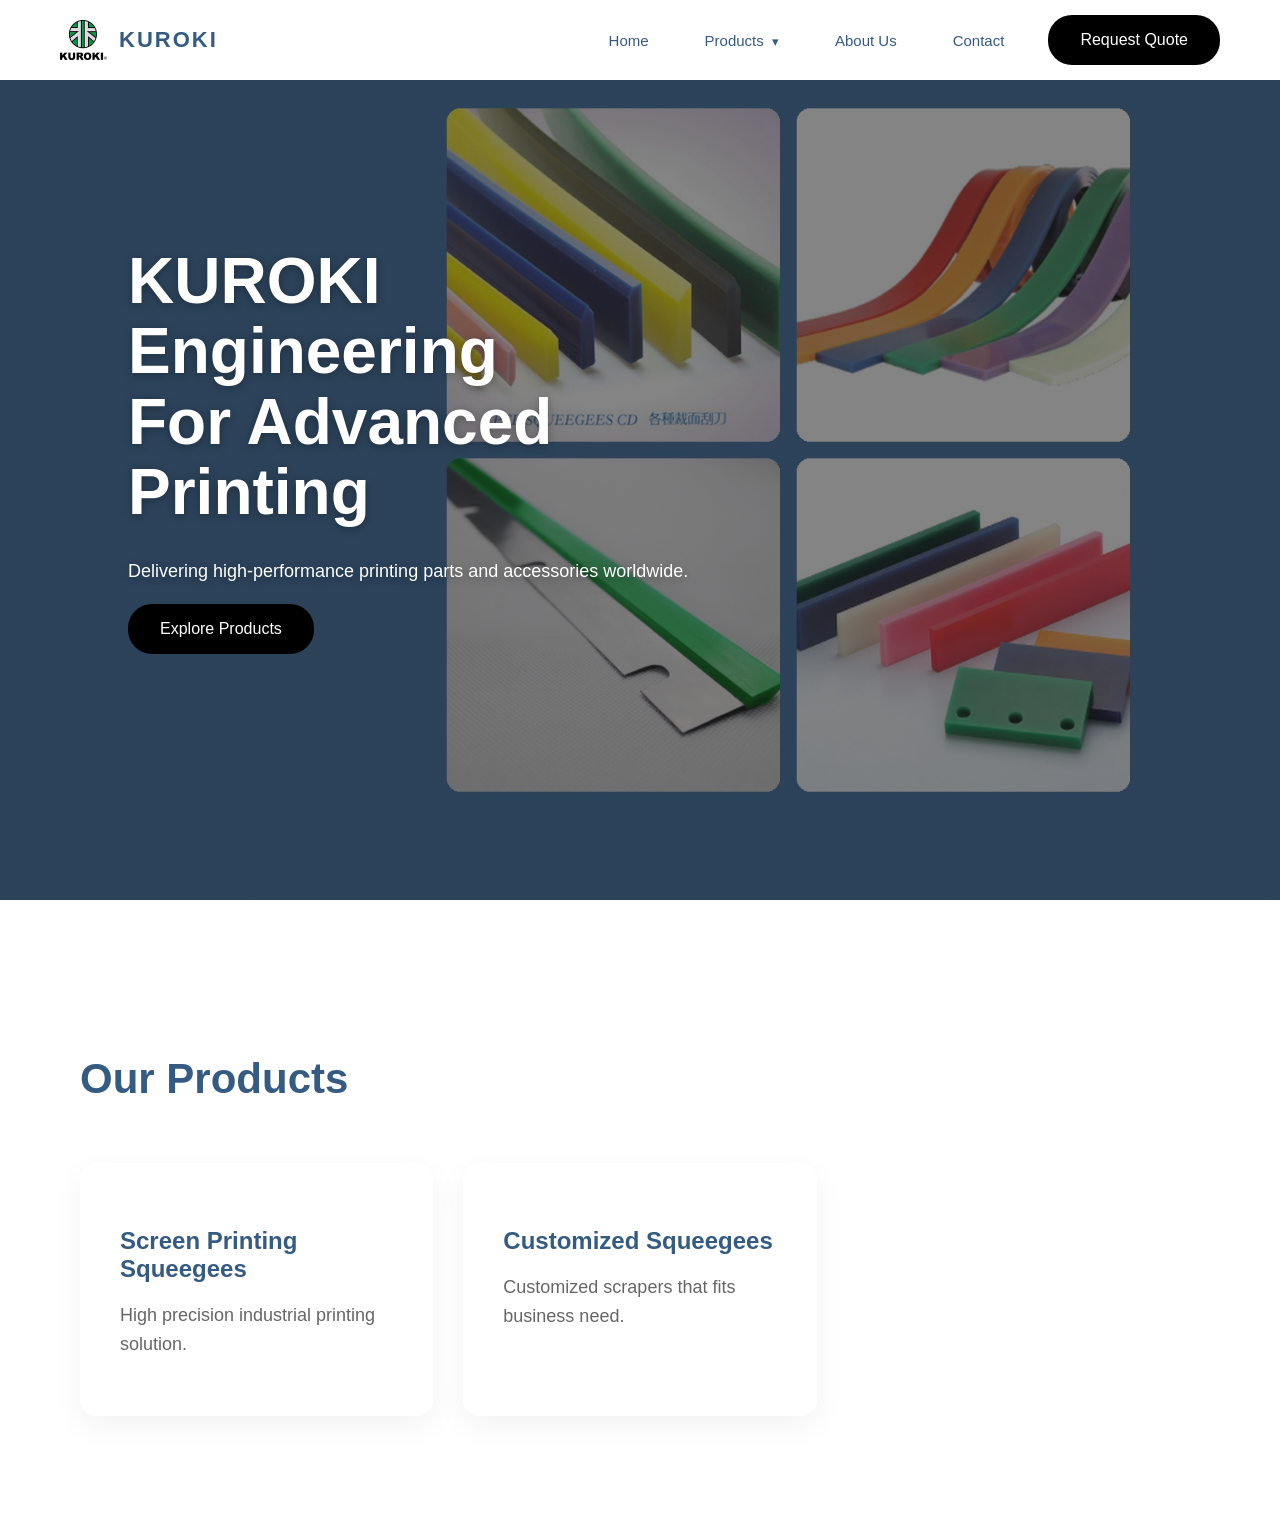
==== index.html @ 96b7a13f "Add files via upload" ====
<!DOCTYPE html>

<!-- 
告诉浏览器：
这是一个 HTML5 网页文件
-->
<html lang="en">


<head>


<!-- 
网页字符编码
支持中文、英文以及特殊符号
-->
<meta charset="UTF-8">



<!-- 
响应式设计设置

让网页可以适配：
电脑
平板
手机
-->
<meta 
name="viewport" 
content="width=device-width, initial-scale=1.0">



<!-- 
浏览器标签页显示名称
-->
<title>
Kuroki Industrial Technology
</title>




<!-- 
连接外部 CSS 文件

后续所有视觉设计：
颜色
字体
布局
动画

都会写在 style.css
-->
<link 
rel="stylesheet" 
href="style.css">



</head>





<body>





<!-- ==================================================
                    NAVBAR
=================================================== -->


<!-- 
固定顶部导航栏

功能：
1. Logo展示
2. 网站页面入口
3. Request Quote按钮


设计要求：
80px高度
白色背景

-->
<header class="navbar">





<!-- 公司Logo -->

<div class="logo">
    <img src="logo.png" alt="Kuroki Logo">
    <span>KUROKI</span>
</div>



<!-- 
移动端汉堡按钮

只在900px以下显示

点击控制菜单展开/收起
-->
<button class="menu-toggle" onclick="toggleMenu()">
<span></span>
<span></span>
<span></span>
</button>



<!-- 
导航菜单区域

对应设计：

Home
Products
Industries
About Us
Contact

包含 id="mainMenu" 供 JS 控制展开/收起
-->
<nav class="menu" id="mainMenu">


<a href="#">
Home
</a>



<!-- 
Products 菜单项

包含下拉菜单

桌面端：鼠标悬停时展开
移动端：点击展开
-->
<div class="dropdown">

<a href="#" class="dropdown-toggle" onclick="toggleDropdown(event)">
Products <small>▾</small>
</a>


<!-- 下拉面板 -->
<div class="dropdown-menu">


<!-- 左侧：Screen Printing Squeegees 及其系列 -->
<div class="dropdown-column">

<h4>Screen Printing Squeegees</h4>

<a href="product-xp.html">X/XP Series</a>
                    <a href="product-sr.html">S/SV Series</a>
                    <a href="product-v.html">V/VP Series</a>
                    <a href="product-c.html">C Series</a>


</div>



<!-- 右侧：Customized Squeegees -->
<div class="dropdown-column">

<h4>Customized</h4>

<a href="product-custom.html">Customized Squeegees</a>

</div>

<div class="dropdown-column">

<h4>Product Guide</h4>

<a href="product-guide-choice.html">How to choose right squeegees</a>
                    <a href="product-guide-maintenance.html">Maintenance Guide</a>

</div>


</div>

</div>








<a href="about.html">About Us</a>




<a href="index.html#contact">Contact</a>






<!-- 
黑色CTA按钮

用于引导客户询价

-->
<button>

Request Quote

</button>



</nav>


</header>









<!-- ==================================================
                    HERO SECTION
=================================================== -->



<!--

Homepage 第一屏

高度：
100vh


包含：

工业背景图片

主标题

描述文字

Explore Products按钮


-->
<section class="hero">





<!--

Hero内部内容

控制文字位置

-->
<div class="hero-content">






<h1>

KUROKI Engineering
<br>

For Advanced Printing

</h1>






<p>

Delivering high-performance
printing parts and accessories worldwide.

</p>







<!--

主要行动按钮

用户点击进入产品页面

-->
<button>

Explore Products

</button>




</div>


</section>











<!-- ==================================================
                    PRODUCTS SECTION
=================================================== -->



<section class="products">






<!-- 区域标题 -->

<h2>

Our Products

</h2>







<!--

产品Grid布局


未来增加产品：

只需要复制一个 product-card

即可扩展

-->
<div class="product-grid">








<!-- Product Card 1 -->


<div class="product-card">



<h3>

Screen Printing Squeegees

</h3>




<p>

High precision industrial printing solution.

</p>



</div>







<!-- Product Card 2 -->


<div class="product-card">



<h3>

Customized Squeegees

</h3>



<p>

Customized scrapers that fits business need.

</p>



</div>





</div>



</section>















<!-- 
移动端菜单交互脚本

控制汉堡菜单展开/收起

控制Products点击展开
-->
<script>

var mainMenu = document.getElementById('mainMenu');
var menuToggleBtn = document.querySelector('.menu-toggle');


/*
点击汉堡按钮

展开/收起整个移动端菜单

同时把按钮变成 X 图标，
并且在收起时，顺便把 Products 子菜单也收起
*/

function toggleMenu() {

mainMenu.classList.toggle('menu-open');

menuToggleBtn.classList.toggle('active');


if (!mainMenu.classList.contains('menu-open')) {

closeAllDropdowns();

}

}


/*
点击 Products

展开/收起子菜单（X / S / V / XP-SR 系列）
*/

function toggleDropdown(e) {

// 阻止点击跳转到 #
e.preventDefault();

// 防止这次点击被外部区域的关闭逻辑立刻抓到，导致刚展开又被关掉
e.stopPropagation();

e.currentTarget
.closest('.dropdown')
.classList.toggle('dropdown-open');

}


/*
收起所有展开的 Products 子菜单
*/

function closeAllDropdowns() {

document.querySelectorAll('.dropdown.dropdown-open')
.forEach(function(d) {
d.classList.remove('dropdown-open');
});

}


/*
点击菜单里的普通链接
（Home / Industries / About Us / Contact / 
Request Quote / X Series 等具体产品链接）

自动收起整个移动端菜单
*/

document.querySelectorAll('#mainMenu a:not(.dropdown-toggle)')
.forEach(function(link) {

link.addEventListener('click', function() {

mainMenu.classList.remove('menu-open');
menuToggleBtn.classList.remove('active');
closeAllDropdowns();

});

});


/*
点击菜单以外的任何区域

自动收起整个移动端菜单
*/

document.addEventListener('click', function(e) {

var clickedInsideMenu = mainMenu.contains(e.target);
var clickedToggleBtn = menuToggleBtn.contains(e.target);

if (!clickedInsideMenu && !clickedToggleBtn) {

mainMenu.classList.remove('menu-open');
menuToggleBtn.classList.remove('active');
closeAllDropdowns();

}

});

</script>


</body>


</html>
---- style.css ----
/* ==================================================
                CSS DESIGN TOKEN

统一管理网站视觉变量

未来修改品牌颜色：
只需要修改这里

================================================== */



:root {


/* 网站主色：黑色 */

--black:#355B82;



/* 网站背景白色 */

--white:#fff;



/* 浅灰背景

用于不同section区分

*/

--light-gray:#f5f5f5;



/* 一级文字颜色 */

--text-main:#111;



/* 二级文字颜色 */

--text-secondary:#666;



}







/* ==================================================
                GLOBAL RESET

清除浏览器默认样式

================================================== */



* {


/*
让padding和border包含在元素宽高里面

避免布局计算错误

*/

box-sizing:border-box;


}




body {


/*
清除默认margin

*/

margin:0;



/*
网站字体

符合设计要求：

Inter
Helvetica Neue
Arial

*/

font-family:

Inter,
"Helvetica Neue",
Arial,
sans-serif;




/*
默认文字颜色

*/

color:var(--black);



}





/*
一级标题

Hero标题

设计要求：

64px Bold

*/

h1 {


font-size:64px;


font-weight:700;


line-height:1.1;


margin:0;



}





/*
二级标题

Section标题

设计要求：

42px

*/

h2 {


font-size:42px;


font-weight:600;


margin-bottom:60px;



}






/*
正文

设计要求：

18px

*/

p {


font-size:18px;


line-height:1.6;


color:var(--text-secondary);



}







/* ==================================================
                NAVBAR

顶部固定导航

80px高度

================================================== */



.navbar {


/*
固定在顶部

*/

position:fixed;



top:0;


left:0;



width:100%;




height:80px;




/*
白色背景

*/

background:white;




/*
横向排列

*/

display:flex;



justify-content:space-between;



align-items:center;




padding:0 60px;



z-index:100;



}






/*
Logo样式

*/

.logo {
    display: flex;
    align-items: center;
    gap: 12px;
    font-size: 22px;
    font-weight: 700;
    letter-spacing: 2px;
}

.logo img {
    height: 40px;
    width: auto;
}







/*
导航菜单

*/

.menu {


display:flex;


align-items:center;



gap:32px;



}







.menu a {
    text-decoration: none;
    color: #355B82;
    font-size: 15px;
    padding: 8px 12px;
    border-radius: 6px;
    transition: all 0.3s ease;
    display: inline-block;
}

.menu a:hover {
    background: rgba(53, 91, 130, 0.05);
}





/*
所有主按钮

*/

button {



background:black;



color:white;



border:none;



padding:

16px 32px;



border-radius:24px;



font-size:16px;



cursor:pointer;



transition:.3s;



}






/*
鼠标经过按钮效果

*/

button:hover {



opacity:.75;



}



/*
汉堡按钮

默认（桌面端）隐藏

只在900px以下的移动端显示
*/

.menu-toggle {

display:none;

}




/* ==================================================
                PRODUCTS DROPDOWN

导航栏 Products 下拉菜单

================================================== */

.dropdown {

position:relative;

}


/* 
默认隐藏下拉面板
*/

.dropdown-menu {

display:none;

position:fixed;

top:80px;

left:60px;

right:60px;

background:white;

box-shadow:0 10px 30px rgba(0,0,0,.08);

border-radius:16px;

padding:30px;

gap:60px;

}


/*
鼠标悬停在 Products 上时

显示下拉面板
*/

.dropdown.dropdown-open .dropdown-menu {
    display: flex;
    animation: fadeIn 0.2s ease-out;
}

@keyframes fadeIn {
    from { opacity: 0; transform: translateY(-10px); }
    to { opacity: 1; transform: translateY(0); }
}

.dropdown-toggle small {
    display: inline-block;
    transition: transform 0.3s;
    margin-left: 4px;
}

.dropdown.dropdown-open .dropdown-toggle small {
    transform: rotate(180deg);
}


.dropdown-column h4 {
    font-size: 14px;
    font-weight: 700;
    color: var(--text-secondary);
    margin: 0 0 16px 0; /* 明确设置 margin，确保左侧为 0 */
    padding: 0; /* 确保无内边距 */
    text-transform: uppercase;
    letter-spacing: 1px;
}


.dropdown-column {

display:flex;

flex-direction:column;

gap:12px;

}


.dropdown-column a {
    text-decoration: none;
    color: var(--black);
    font-size: 15px;
    transition: .2s;
    padding: 6px 0; /* 移除左右内边距，只保留上下间距 */
    display: block;
}


.dropdown-column a:hover {

opacity:.6;

}





/* ==================================================
                HERO SECTION

首页第一屏

================================================== */



.hero {

height:100vh;

background-color:#355B82;




/*
工业制造背景图片

替换：

images/hero.jpg

*/

background-image:
    linear-gradient(rgba(30, 30, 30, 0.4), rgba(30, 30, 30, 0.4)),
    url("hero-refined-bg.jpg");





background-size:cover;



background-position: center right;
    background-attachment: fixed;




display:flex;



align-items:center;



}







.hero-content {
    margin-left: 10%;
    max-width: 600px;
    color: white;
    text-shadow: 0 2px 10px rgba(0,0,0,0.3);
}






.hero h1 {



color:white;



}







.hero p {


color:white;



margin-top:30px;



}








/* ==================================================
                PRODUCTS SECTION

产品展示

================================================== */



.products {


padding:

120px 80px;



}






/*
产品Grid

三个产品一行

*/

.product-grid {



display:grid;



grid-template-columns:

repeat(3,1fr);



gap:30px;



}






.product-card {



background:white;



padding:40px;



border-radius:16px;




/*
设计要求：

0 10px 30px rgba

*/

box-shadow:

0 10px 30px

rgba(0,0,0,0.05);



transition:.3s;



}







.product-card:hover {



transform:translateY(-8px);



}









.product-card h3 {



font-size:24px;



margin-bottom:15px;



}








/* ==================================================
                INDUSTRY SECTION

行业解决方案

================================================== */



.industries {



padding:

120px 80px;



background:

var(--light-gray);



}







.industry-grid {



display:grid;



grid-template-columns:

repeat(3,1fr);



gap:30px;



}








.industry-card {



background:white;



padding:35px;



border-radius:16px;




box-shadow:

0 10px 30px

rgba(0,0,0,.05);



}





.industry-card h3 {



font-size:24px;



}










/* ==================================================
            PRECISION ENGINEERING

优势展示

================================================== */



.engineering {



padding:

120px 80px;



}







.advantage-grid {



display:grid;



grid-template-columns:

repeat(3,1fr);



gap:60px;



}








.advantage-item strong {



font-size:90px;



font-weight:700;



display:block;



}




.advantage-item h3 {



font-size:26px;



}









/* ==================================================
                    CTA

黑色联系区域

================================================== */



.cta {



background:black;



padding:

120px 80px;



text-align:center;



}







.cta h2 {



color:white;



}






.cta p {



color:#ccc;



}










/* ==================================================
                    FOOTER

================================================== */



.footer {



background:#111;



color:white;



padding:

40px 80px;



text-align:center;



}





.footer-logo {



font-size:20px;



font-weight:bold;



}







.footer p {



font-size:14px;



color:#aaa;



}









/* ==================================================
                RESPONSIVE DESIGN

手机和平板适配

================================================== */





@media(max-width:900px){





/*
导航缩小

*/

.navbar {


padding:

0 25px;


}



/* 
汉堡按钮

只在移动端显示
*/

.menu-toggle {

display:flex;

flex-direction:column;

justify-content:center;

gap:5px;

width:32px;

height:32px;

background:none;

padding:0;

border-radius:0;

}

.menu-toggle span {

width:100%;

height:2px;

background:var(--black);

transition:.3s;

}


/*
汉堡按钮展开状态

变成 X 图标

配合 JS 加上的 .active class
*/

.menu-toggle.active span:nth-child(1) {

transform:translateY(7px) rotate(45deg);

}

.menu-toggle.active span:nth-child(2) {

opacity:0;

}

.menu-toggle.active span:nth-child(3) {

transform:translateY(-7px) rotate(-45deg);

}


/* 
菜单默认收起

改用 max-height 而不是 display:none

方便做展开动画
*/

.menu {
    display: flex;
    flex-direction: column;
    align-items: flex-start;
    position: fixed;
    top: 80px;
    left: 0;
    width: 100%;
    background: white;
    max-height: 0;
    overflow-y: auto; /* 允许纵向滚动 */
    overflow-x: hidden;
    -webkit-overflow-scrolling: touch; /* 优化 iOS 滑动手感 */
    transition: .3s;
    padding: 0 25px;
    gap: 0;
}


/*
菜单展开状态

通过JS加上 .menu-open 这个class来触发
*/

.menu.menu-open {
    max-height: calc(100vh - 80px); /* 动态适配屏幕剩余高度 */
    padding: 20px 25px 30px;
}


.menu a {

padding:14px 0;

width:100%;

border-bottom:1px solid var(--light-gray);

}


/*
Products 在移动端

改成点击展开，占满宽度
*/

.dropdown {

width:100%;

}


.dropdown-toggle {

display:block;

}


/*
下拉面板

移动端改成往下展开，不再是悬浮卡片
*/

.dropdown-menu {

position:static;

box-shadow:none;

border-radius:0;

padding:0;

flex-direction:column;

gap:0;

display:none;

max-height:none;

}


.dropdown.dropdown-open .dropdown-menu {

display:flex;

}


.dropdown-column {

padding:16px 0 8px;

gap:8px;

}


.dropdown-column a {

border-bottom:none;

padding:6px 0;

}


/*
Request Quote按钮

移动端占满宽度
*/

.menu button {

width:100%;

margin-top:16px;

}



h1 {


font-size:42px;



}





h2 {


font-size:32px;



}






.hero-content {


margin-left:30px;



}





.product-grid,

.industry-grid,

.advantage-grid {



grid-template-columns:

1fr;



}





.products,

.industries,

.engineering,

.cta {



padding:

80px 30px;



}





}


/* Layout Container */
.container {
    max-width: 1200px;
    margin: 0 auto;
    padding: 0 40px;
}

@media (max-width: 768px) {
    .container {
        padding: 0 20px;
    }
}

/* About Us Page Styles */
.about-hero {
    padding: 180px 0 100px;
    background: linear-gradient(135deg, var(--black) 0%, #1a2a3a 100%);
    color: #ffffff;
    text-align: center;
}

.about-hero h1 {
    color: #ffffff;
    font-size: clamp(48px, 8vw, 84px);
    margin-bottom: 24px;
}

.about-hero p {
    max-width: 800px;
    margin: 0 auto;
    font-size: 20px;
    color: rgba(255, 255, 255, 0.85);
}

.about-section {
    padding: 100px 0;
}

.about-grid {
    display: grid;
    grid-template-columns: 1fr 1fr;
    gap: 80px;
    align-items: center;
}

.about-grid.expansion-grid {
    grid-template-columns: 1fr 1.2fr;
}

.about-image img {
    width: 100%;
    border-radius: 20px;
    box-shadow: 0 25px 50px rgba(0, 0, 0, 0.15);
}

.about-content h2 {
    margin-bottom: 30px;
    position: relative;
    padding-bottom: 15px;
}

.about-content h2::after {
    content: '';
    position: absolute;
    bottom: 0;
    left: 0;
    width: 60px;
    height: 4px;
    background: var(--black);
}

.about-content p {
    margin-bottom: 20px;
    font-size: 18px;
    line-height: 1.8;
}

.values-grid {
    display: grid;
    grid-template-columns: repeat(4, 1fr);
    gap: 30px;
    margin-top: 60px;
}

.value-card {
    padding: 40px 30px;
    background: #f8f9fa;
    border-radius: 16px;
    text-align: center;
    transition: transform 0.3s ease;
}

.value-card:hover {
    transform: translateY(-10px);
    background: #ffffff;
    box-shadow: 0 20px 40px rgba(0, 0, 0, 0.08);
}

.value-card h3 {
    font-size: 20px;
    margin-bottom: 15px;
    color: var(--black);
}

.location-section {
    background: #f8f9fa;
    padding: 100px 0;
}

.location-grid {
    display: grid;
    grid-template-columns: 1fr 1fr;
    gap: 40px;
}

.location-card {
    background: #ffffff;
    padding: 40px;
    border-radius: 20px;
    box-shadow: 0 10px 30px rgba(0, 0, 0, 0.05);
}

.location-card h3 {
    margin-bottom: 20px;
    display: flex;
    align-items: center;
    gap: 12px;
}

.location-card p {
    font-size: 17px;
    color: #555;
    margin-bottom: 10px;
}

@media (max-width: 1024px) {
    .values-grid {
        grid-template-columns: repeat(2, 1fr);
    }
}

@media (max-width: 768px) {
    .about-grid, .about-grid.expansion-grid, .location-grid {
        grid-template-columns: 1fr;
        gap: 40px;
    }
    
    .values-grid {
        grid-template-columns: 1fr;
    }
    
    .about-hero {
        padding-top: 140px;
    }
}

/* Pattern & Certification Section */
.cert-section {
    padding: 100px 0;
    background: #ffffff;
}

.cert-grid {
    display: grid;
    grid-template-columns: repeat(3, 1fr);
    gap: 40px;
    margin-top: 50px;
}

.cert-item {
    text-align: center;
}

.cert-item img {
    width: 100%;
    height: auto;
    border: 1px solid #eee;
    border-radius: 8px;
    box-shadow: 0 10px 25px rgba(0, 0, 0, 0.05);
    transition: all 0.3s ease;
    cursor: pointer;
}

.cert-item img:hover {
    transform: translateY(-5px);
    box-shadow: 0 15px 35px rgba(0, 0, 0, 0.1);
    border-color: var(--black);
}

.cert-item p {
    margin-top: 20px;
    font-weight: 600;
    color: var(--black);
}

@media (max-width: 900px) {
    .cert-grid {
        grid-template-columns: repeat(2, 1fr);
    }
}

@media (max-width: 600px) {
    .cert-grid {
        grid-template-columns: 1fr;
    }
}
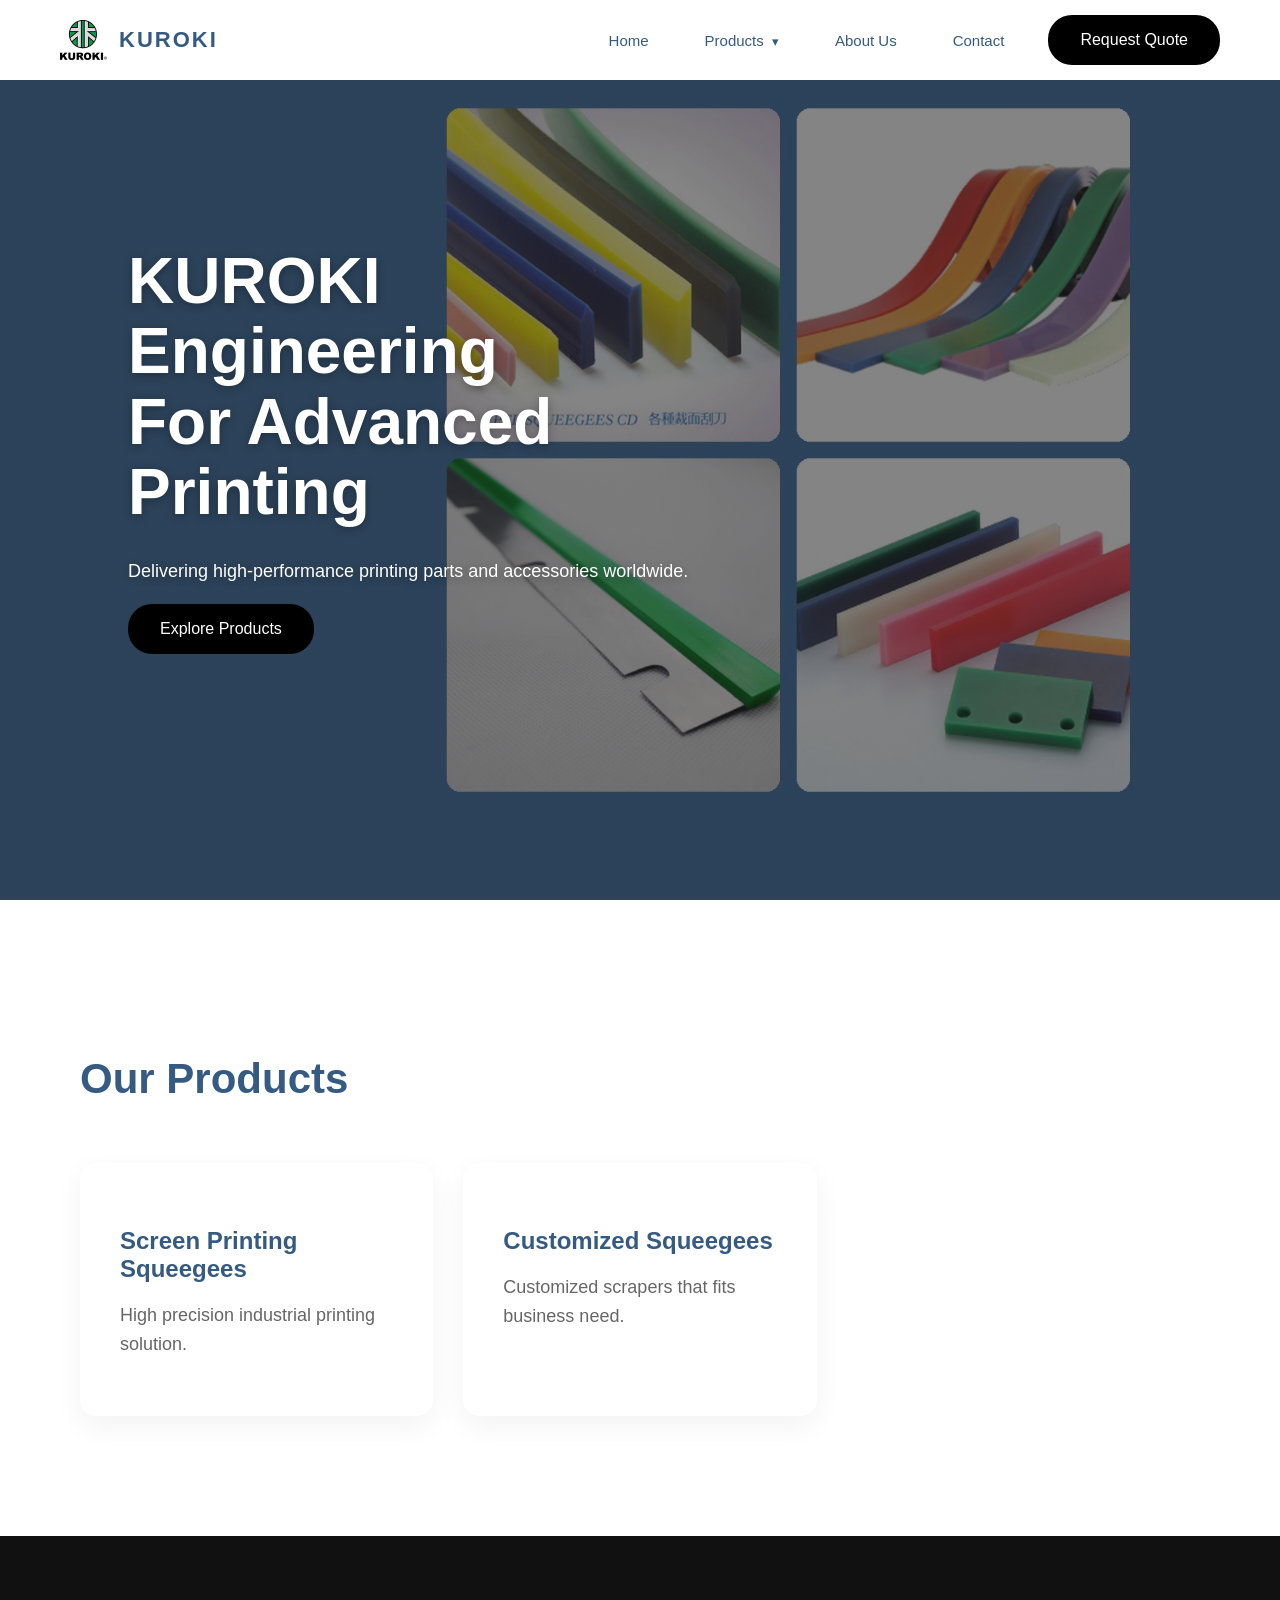
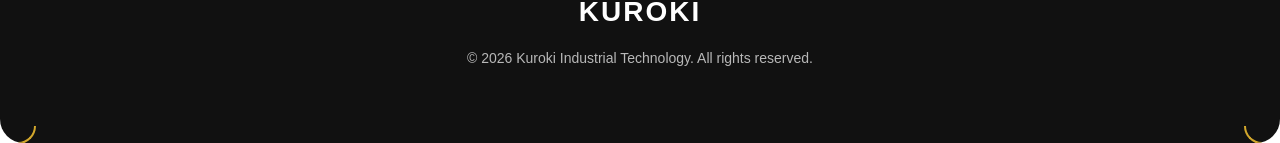
==== commit 15cb7736: "Add files via upload" ====
--- a/index.html
+++ b/index.html
@@ -478,6 +478,13 @@
 
 
 
+<footer class="footer">
+    <div class="container">
+        <div class="footer-logo">KUROKI</div>
+        <p>&copy; 2026 Kuroki Industrial Technology. All rights reserved.</p>
+    </div>
+</footer>
+
 <!-- 
 移动端菜单交互脚本
 
--- a/style.css
+++ b/style.css
@@ -1102,65 +1102,65 @@
 
 
 .footer {
-
-
-
-background:#111;
-
-
-
-color:white;
-
-
-
-padding:
-
-40px 80px;
-
-
-
-text-align:center;
-
-
-
-}
-
-
-
-
+    position: relative;
+    overflow: hidden;
+    padding: 62px 20px 74px;
+    border-radius: 0 0 24px 24px;
+    background: #111111;
+    color: #ffffff;
+    text-align: center;
+}
+
+.footer::before,
+.footer::after {
+    position: absolute;
+    bottom: -1px;
+    width: 34px;
+    height: 16px;
+    border-bottom: 2px solid #d2a72c;
+    content: "";
+}
+
+.footer::before {
+    left: 0;
+    border-right: 2px solid #d2a72c;
+    border-radius: 0 0 22px 0;
+}
+
+.footer::after {
+    right: 0;
+    border-left: 2px solid #d2a72c;
+    border-radius: 0 0 0 22px;
+}
 
 .footer-logo {
-
-
-
-font-size:20px;
-
-
-
-font-weight:bold;
-
-
-
-}
-
-
-
-
-
-
+    margin: 0;
+    color: #ffffff;
+    font-size: 28px;
+    font-weight: 800;
+    letter-spacing: 2px;
+    line-height: 1;
+}
 
 .footer p {
-
-
-
-font-size:14px;
-
-
-
-color:#aaa;
-
-
-
+    margin: 22px 0 0;
+    color: #b8b8b8;
+    font-size: 14px;
+    line-height: 1.5;
+}
+
+@media (max-width: 600px) {
+    .footer {
+        padding: 52px 20px 64px;
+    }
+
+    .footer-logo {
+        font-size: 24px;
+    }
+
+    .footer p {
+        font-size: 13px;
+    }
 }
 
 
